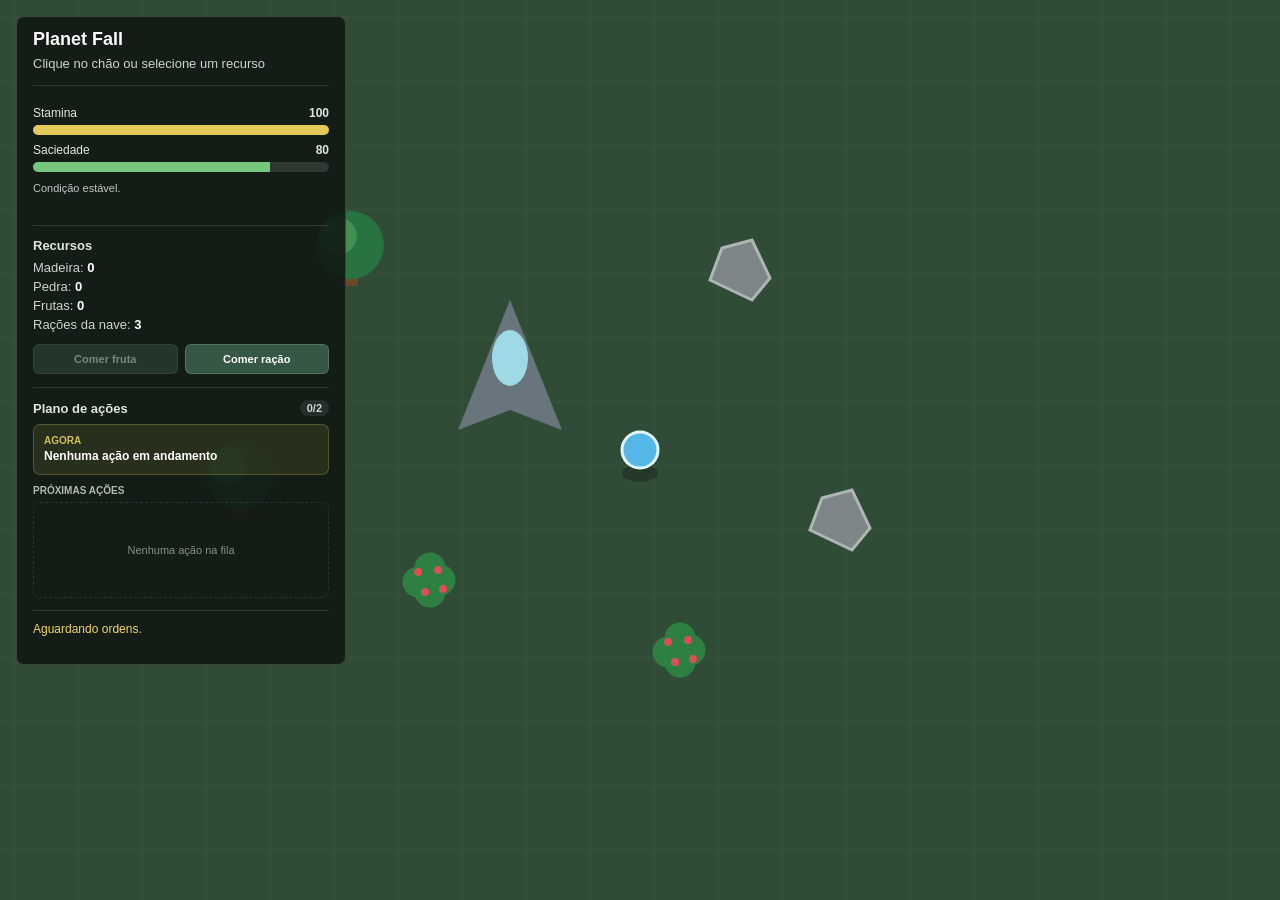
==== game.html @ 90e40904 "feat: cria prototipo inicial do Planet Fall" ====
<!DOCTYPE html>
<html lang="pt-BR">
<head>
    <meta charset="UTF-8">

    <meta
        name="viewport"
        content="width=device-width, initial-scale=1.0"
    >

    <title>Planet Fall</title>

    <link rel="stylesheet" href="./css/style.css">
</head>

<body>
    <canvas id="game-canvas"></canvas>

    <div class="game-hud">
        <div class="game-title">
            Planet Fall
        </div>

        <div class="game-instructions">
            Clique no chão ou selecione um recurso
        </div>

        <div class="survival-status">
            <div class="status-header">
                <span>Stamina</span>
                <strong id="stamina-value">
                    100
                </strong>
            </div>

            <div class="status-bar">
                <div
                    id="stamina-fill"
                    class="status-fill stamina-fill"
                ></div>
            </div>

            <div class="status-header">
                <span>Saciedade</span>
                <strong id="satiety-value">
                    80
                </strong>
            </div>

            <div class="status-bar">
                <div
                    id="satiety-fill"
                    class="status-fill satiety-fill"
                ></div>
            </div>

            <div
                id="condition-message"
                class="condition-message"
            >
                Condição estável.
            </div>
        </div>

        <div class="inventory">
            <div class="inventory-title">
                Recursos
            </div>

            <div class="inventory-item">
                Madeira:
                <strong id="wood-amount">
                    0
                </strong>
            </div>

            <div class="inventory-item">
                Pedra:
                <strong id="stone-amount">
                    0
                </strong>
            </div>

            <div class="inventory-item">
                Frutas:
                <strong id="berries-amount">
                    0
                </strong>
            </div>

            <div class="inventory-item">
                Rações da nave:
                <strong id="rations-amount">
                    3
                </strong>
            </div>
        </div>

        <div class="food-actions">
            <button
                id="eat-berry-button"
                class="hud-button"
                type="button"
            >
                Comer fruta
            </button>

            <button
                id="eat-ration-button"
                class="hud-button"
                type="button"
            >
                Comer ração
            </button>
        </div>

        <div class="task-planner">
            <div class="task-planner-header">
                <span>Plano de ações</span>

                <strong id="queue-count">
                    0/2
                </strong>
            </div>

            <div class="current-task-card">
                <span class="task-card-label">
                    Agora
                </span>

                <strong id="current-task-label">
                    Nenhuma ação em andamento
                </strong>
            </div>

            <div class="queued-tasks-title">
                Próximas ações
            </div>

            <div
                id="task-queue-list"
                class="task-queue-list"
            >
                <div class="empty-task-queue">
                    Nenhuma ação na fila
                </div>
            </div>
        </div>

        <div
            id="task-status"
            class="task-status"
        >
            Aguardando ordens.
        </div>
    </div>

    <div
        id="resource-panel"
        class="resource-panel hidden"
    >
        <div
            id="resource-name"
            class="resource-name"
        >
            Recurso
        </div>

        <div
            id="resource-description"
            class="resource-description"
        >
            Informações do recurso
        </div>

        <button
            id="resource-action-button"
            type="button"
        >
            Coletar
        </button>
    </div>

    <script
        type="module"
        src="./src/main.js"
    ></script>
</body>
</html>
---- css/style.css ----
* {
    box-sizing: border-box;
}

html,
body {
    width: 100%;
    height: 100%;
    margin: 0;
    overflow: hidden;

    font-family: Arial, Helvetica, sans-serif;
    background-color: #101713;
}

body {
    position: relative;
}

#game-canvas {
    display: block;
    width: 100%;
    height: 100%;

    cursor: crosshair;
}

.game-hud {
    position: absolute;
    top: 16px;
    left: 16px;

    width: 330px;
    max-width: calc(100vw - 32px);
    padding: 12px 16px;

    color: #ffffff;
    background-color: rgba(15, 23, 19, 0.88);

    border: 1px solid rgba(255, 255, 255, 0.16);
    border-radius: 8px;

    pointer-events: auto;
    user-select: none;
}

.game-title {
    margin-bottom: 6px;

    font-size: 18px;
    font-weight: bold;
}

.game-instructions {
    color: #cbd5ce;
    font-size: 13px;
}

.inventory {
    margin-top: 14px;
    padding-top: 12px;

    border-top: 1px solid
        rgba(255, 255, 255, 0.12);
}

.inventory-title {
    margin-bottom: 7px;

    font-size: 13px;
    font-weight: bold;
    color: #dce8df;
}

.inventory-item {
    margin-top: 4px;
    font-size: 13px;
    color: #cbd5ce;
}

.inventory-item strong {
    color: #ffffff;
}

.task-status {
    min-height: 42px;
    margin-top: 12px;
    padding-top: 10px;

    color: #f1d56b;
    font-size: 12px;
    line-height: 1.35;

    border-top: 1px solid
        rgba(255, 255, 255, 0.12);
}

.resource-panel {
    position: absolute;
    right: 20px;
    bottom: 20px;

    width: 280px;
    padding: 18px;

    color: #ffffff;
    background-color: rgba(15, 23, 19, 0.95);

    border: 1px solid
        rgba(255, 255, 255, 0.18);

    border-radius: 10px;

    box-shadow:
        0 10px 30px
        rgba(0, 0, 0, 0.35);
}

.resource-panel.hidden {
    display: none;
}

.resource-name {
    margin-bottom: 7px;

    font-size: 18px;
    font-weight: bold;
}

.resource-description {
    margin-bottom: 15px;

    color: #cbd5ce;
    font-size: 13px;
    line-height: 1.4;
}

#resource-action-button {
    width: 100%;
    padding: 11px 14px;

    color: #102318;
    background-color: #8ed49f;

    border: none;
    border-radius: 7px;

    font-size: 14px;
    font-weight: bold;

    cursor: pointer;
}

#resource-action-button:hover {
    filter: brightness(1.08);
}

#resource-action-button:disabled {
    cursor: not-allowed;
    opacity: 0.55;
}

.survival-status {
    margin-top: 14px;
    padding-top: 12px;

    border-top: 1px solid
        rgba(255, 255, 255, 0.12);
}

.status-header {
    display: flex;
    justify-content: space-between;

    margin-top: 8px;
    margin-bottom: 5px;

    color: #dce8df;
    font-size: 12px;
}

.status-bar {
    width: 100%;
    height: 10px;

    overflow: hidden;

    background-color:
        rgba(255, 255, 255, 0.12);

    border-radius: 999px;
}

.status-fill {
    width: 100%;
    height: 100%;

    transition:
        width 0.15s ease,
        background-color 0.15s ease;
}

.stamina-fill {
    background-color: #e3c959;
}

.satiety-fill {
    background-color: #76c77d;
}

.status-fill.warning {
    background-color: #d99445;
}

.status-fill.critical {
    background-color: #d65353;
}

.condition-message {
    min-height: 30px;
    margin-top: 9px;

    color: #bfc9c2;
    font-size: 11px;
    line-height: 1.35;
}

.food-actions {
    display: grid;
    grid-template-columns: 1fr 1fr;
    gap: 7px;

    margin-top: 12px;
}

.hud-button {
    padding: 8px 10px;

    color: #ffffff;
    background-color: #365743;

    border: 1px solid
        rgba(255, 255, 255, 0.15);

    border-radius: 6px;

    font-size: 11px;
    font-weight: bold;

    cursor: pointer;
}

.hud-button:hover:not(:disabled) {
    background-color: #467056;
}

.hud-button:disabled {
    cursor: not-allowed;
    opacity: 0.45;
}

.task-planner {
    margin-top: 13px;
    padding-top: 12px;

    border-top: 1px solid
        rgba(255, 255, 255, 0.12);
}

.task-planner-header {
    display: flex;
    align-items: center;
    justify-content: space-between;

    margin-bottom: 8px;

    color: #dce8df;
    font-size: 13px;
    font-weight: bold;
}

#queue-count {
    padding: 2px 7px;

    color: #cbd5ce;
    background-color:
        rgba(255, 255, 255, 0.08);

    border-radius: 999px;

    font-size: 11px;
}

.current-task-card {
    display: flex;
    flex-direction: column;
    justify-content: center;

    min-height: 51px;
    padding: 9px 10px;

    background-color:
        rgba(227, 201, 89, 0.1);

    border: 1px solid
        rgba(227, 201, 89, 0.25);

    border-radius: 7px;
}

.task-card-label {
    margin-bottom: 3px;

    color: #d5bd56;
    font-size: 10px;
    font-weight: bold;
    text-transform: uppercase;
}

#current-task-label {
    color: #ffffff;
    font-size: 12px;
    line-height: 1.3;
}

.queued-tasks-title {
    margin-top: 10px;
    margin-bottom: 6px;

    color: #aebbb2;
    font-size: 10px;
    font-weight: bold;
    text-transform: uppercase;
}

.task-queue-list {
    display: flex;
    flex-direction: column;
    gap: 6px;

    min-height: 96px;
}

.queued-task-item {
    display: flex;
    align-items: center;
    gap: 8px;

    min-height: 45px;
    padding: 6px 7px;

    background-color:
        rgba(255, 255, 255, 0.055);

    border: 1px solid
        rgba(255, 255, 255, 0.1);

    border-radius: 7px;
}

.queued-task-position {
    display: flex;
    align-items: center;
    justify-content: center;

    flex-shrink: 0;

    width: 22px;
    height: 22px;

    color: #cbd5ce;
    background-color:
        rgba(255, 255, 255, 0.09);

    border-radius: 50%;

    font-size: 10px;
    font-weight: bold;
}

.queued-task-content {
    display: flex;
    flex: 1;
    flex-direction: column;

    min-width: 0;
}

.queued-task-content strong {
    overflow: hidden;

    color: #ffffff;
    font-size: 11px;
    line-height: 1.25;

    text-overflow: ellipsis;
    white-space: nowrap;
}

.queued-task-content small {
    margin-top: 2px;

    color: #99a79e;
    font-size: 10px;
}

.remove-queued-task {
    display: flex;
    align-items: center;
    justify-content: center;

    flex-shrink: 0;

    width: 26px;
    height: 26px;
    padding: 0;

    color: #f1bbbb;
    background-color:
        rgba(203, 82, 82, 0.12);

    border: 1px solid
        rgba(203, 82, 82, 0.25);

    border-radius: 5px;

    font-size: 14px;
    font-weight: bold;

    cursor: pointer;
}

.remove-queued-task:hover {
    color: #ffffff;
    background-color:
        rgba(203, 82, 82, 0.32);
}

.empty-task-queue {
    display: flex;
    align-items: center;
    justify-content: center;

    min-height: 96px;

    color: #849188;
    font-size: 11px;

    border: 1px dashed
        rgba(255, 255, 255, 0.1);

    border-radius: 7px;
}
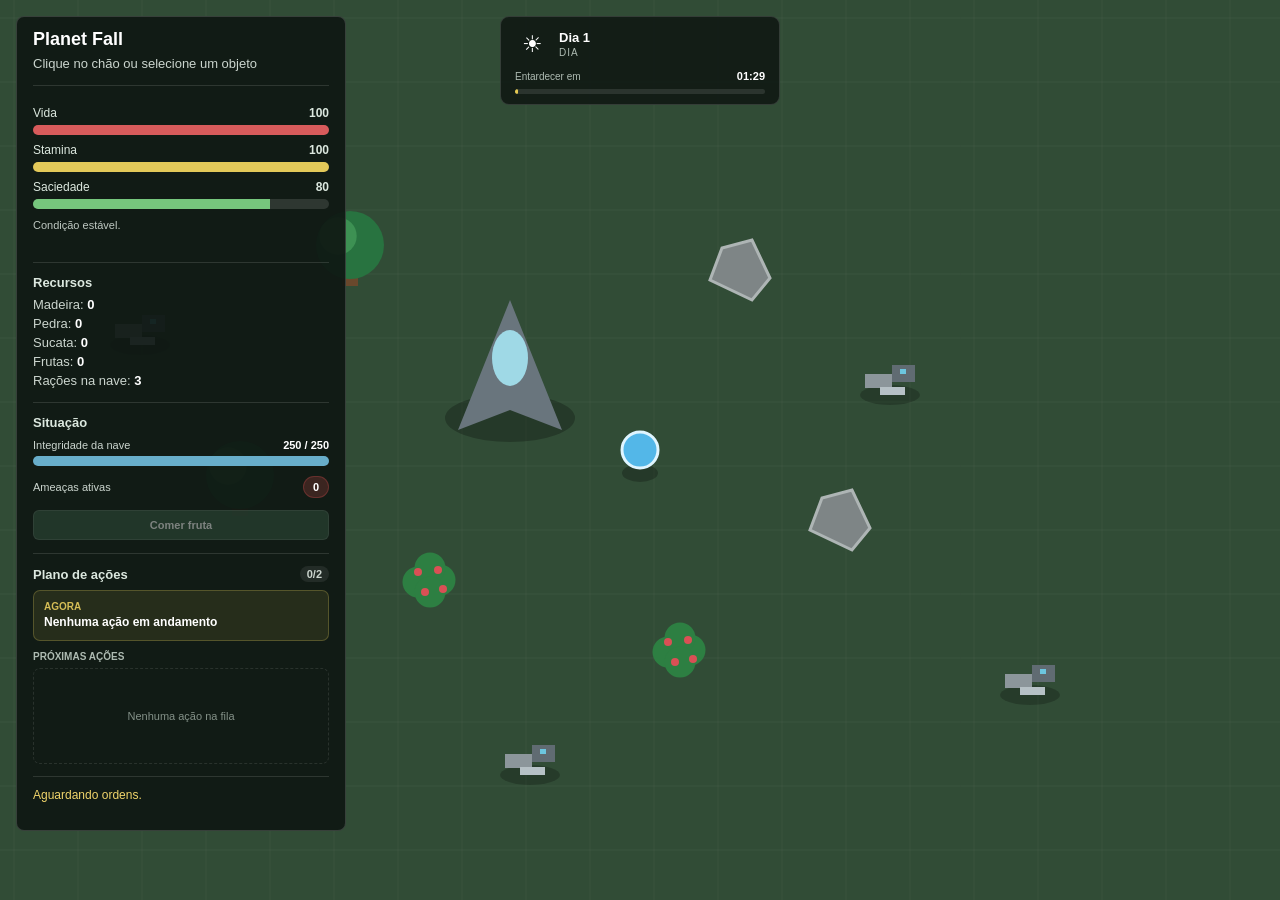
==== commit 87595efd: "Ajustes de jogabilidade" ====
--- a/game.html
+++ b/game.html
@@ -1,3 +1,5 @@
+<!-- game.html -->
+
 <!DOCTYPE html>
 <html lang="pt-BR">
 <head>
@@ -16,21 +18,77 @@
 <body>
     <canvas id="game-canvas"></canvas>
 
+    <div class="cycle-hud">
+    <div class="cycle-main">
+        <span
+            id="cycle-icon"
+            class="cycle-icon"
+        >
+            ☀
+        </span>
+
+        <div>
+            <div
+                id="day-number"
+                class="cycle-day"
+            >
+                Dia 1
+            </div>
+
+            <div
+                id="phase-name"
+                class="cycle-phase"
+            >
+                Dia
+            </div>
+        </div>
+    </div>
+
+    <div class="cycle-timer">
+        <span id="cycle-countdown-label">
+            Entardecer em
+        </span>
+
+        <strong id="cycle-countdown">
+            01:30
+        </strong>
+    </div>
+
+    <div class="cycle-progress">
+        <div
+            id="cycle-progress-fill"
+            class="cycle-progress-fill"
+        ></div>
+    </div>
+</div>
+
     <div class="game-hud">
         <div class="game-title">
             Planet Fall
         </div>
 
         <div class="game-instructions">
-            Clique no chão ou selecione um recurso
+            Clique no chão ou selecione um objeto
         </div>
 
         <div class="survival-status">
             <div class="status-header">
+    <span>Vida</span>
+
+    <strong id="health-value">
+        100
+    </strong>
+</div>
+
+<div class="status-bar">
+    <div
+        id="health-fill"
+        class="status-fill health-fill"
+    ></div>
+</div>
+            <div class="status-header">
                 <span>Stamina</span>
-                <strong id="stamina-value">
-                    100
-                </strong>
+                <strong id="stamina-value">100</strong>
             </div>
 
             <div class="status-bar">
@@ -42,9 +100,7 @@
 
             <div class="status-header">
                 <span>Saciedade</span>
-                <strong id="satiety-value">
-                    80
-                </strong>
+                <strong id="satiety-value">80</strong>
             </div>
 
             <div class="status-bar">
@@ -69,32 +125,62 @@
 
             <div class="inventory-item">
                 Madeira:
-                <strong id="wood-amount">
-                    0
-                </strong>
+                <strong id="wood-amount">0</strong>
             </div>
 
             <div class="inventory-item">
                 Pedra:
-                <strong id="stone-amount">
-                    0
-                </strong>
+                <strong id="stone-amount">0</strong>
+            </div>
+
+            <div class="inventory-item">
+                Sucata:
+                <strong id="scrap-amount">0</strong>
             </div>
 
             <div class="inventory-item">
                 Frutas:
-                <strong id="berries-amount">
-                    0
-                </strong>
+                <strong id="berries-amount">0</strong>
             </div>
 
             <div class="inventory-item">
-                Rações da nave:
-                <strong id="rations-amount">
-                    3
-                </strong>
-            </div>
-        </div>
+                Rações na nave:
+                <strong id="rations-amount">3</strong>
+            </div>
+        </div>
+
+        <div class="combat-status">
+    <div class="combat-status-title">
+        Situação
+    </div>
+
+    <div class="combat-status-row">
+        <span>Integridade da nave</span>
+
+        <strong
+            id="ship-integrity-value"
+        >
+            250 / 250
+        </strong>
+    </div>
+
+    <div class="status-bar">
+        <div
+            id="ship-integrity-fill"
+            class="status-fill integrity-fill"
+        ></div>
+    </div>
+
+    <div class="combat-status-row threat-row">
+        <span>Ameaças ativas</span>
+
+        <strong
+            id="threat-count"
+        >
+            0
+        </strong>
+    </div>
+</div>
 
         <div class="food-actions">
             <button
@@ -104,14 +190,6 @@
             >
                 Comer fruta
             </button>
-
-            <button
-                id="eat-ration-button"
-                class="hud-button"
-                type="button"
-            >
-                Comer ração
-            </button>
         </div>
 
         <div class="task-planner">
@@ -157,29 +235,218 @@
 
     <div
         id="resource-panel"
-        class="resource-panel hidden"
+        class="interaction-panel hidden"
     >
         <div
             id="resource-name"
-            class="resource-name"
+            class="interaction-name"
         >
             Recurso
         </div>
 
         <div
             id="resource-description"
-            class="resource-description"
+            class="interaction-description"
         >
             Informações do recurso
         </div>
 
         <button
             id="resource-action-button"
+            class="interaction-button"
             type="button"
         >
             Coletar
         </button>
     </div>
+
+    <div
+    id="spaceship-panel"
+    class="interaction-panel spaceship-panel hidden"
+>
+    <div class="interaction-name">
+        Nave danificada
+    </div>
+
+    <div class="interaction-description">
+        Sua nave é o ponto central da sobrevivência.
+        Restaure seus sistemas para conseguir escapar
+        deste planeta.
+    </div>
+
+    <div class="ship-info">
+        <span>Rações disponíveis</span>
+
+        <strong id="ship-rations-amount">
+            3
+        </strong>
+    </div>
+
+    <div class="ship-actions">
+        <button
+            id="rest-button"
+            class="interaction-button"
+            type="button"
+        >
+            Descansar
+        </button>
+
+        <button
+            id="ship-eat-ration-button"
+            class="interaction-button secondary"
+            type="button"
+        >
+            Comer ração
+        </button>
+    </div>
+
+    <div class="ship-modules">
+        <div class="ship-modules-header">
+            Sistemas da nave
+        </div>
+
+        <div
+            id="generator-module"
+            class="ship-module"
+        >
+            <div class="ship-module-header">
+                <strong>
+                    Gerador
+                </strong>
+
+                <span
+                    id="generator-status"
+                    class="module-status damaged"
+                >
+                    Danificado
+                </span>
+            </div>
+
+            <p>
+                Restaura a alimentação elétrica
+                básica da nave.
+            </p>
+
+            <div class="module-requirements">
+                <span>
+                    Sucata:
+                    <strong
+                        id="generator-scrap-requirement"
+                    >
+                        0/6
+                    </strong>
+                </span>
+
+                <span>
+                    Stamina:
+                    <strong>15</strong>
+                </span>
+            </div>
+
+            <button
+                id="repair-generator-button"
+                class="module-action-button"
+                type="button"
+            >
+                Reparar Gerador
+            </button>
+        </div>
+
+        <div
+            id="radar-module"
+            class="ship-module locked"
+        >
+            <div class="ship-module-header">
+                <strong>
+                    Radar
+                </strong>
+
+                <span
+                    id="radar-status"
+                    class="module-status locked"
+                >
+                    Bloqueado
+                </span>
+            </div>
+
+            <p>
+                Detecta ameaças e pontos
+                de interesse no planeta.
+            </p>
+
+            <div
+                id="radar-message"
+                class="module-lock-message"
+            >
+                Repare o Gerador para desbloquear.
+            </div>
+        </div>
+
+        <div
+            id="engine-module"
+            class="ship-module locked"
+        >
+            <div class="ship-module-header">
+                <strong>
+                    Motor
+                </strong>
+
+                <span
+                    id="engine-status"
+                    class="module-status locked"
+                >
+                    Bloqueado
+                </span>
+            </div>
+
+            <p>
+                Sistema principal necessário
+                para deixar o planeta.
+            </p>
+
+            <div class="module-lock-message">
+                Ainda não disponível.
+            </div>
+        </div>
+    </div>
+</div>
+
+<div
+    id="game-over-overlay"
+    class="game-over-overlay hidden"
+>
+    <div class="game-over-card">
+        <div class="game-over-kicker">
+            FIM DA RUN
+        </div>
+
+        <h1 id="game-over-title">
+            Você morreu
+        </h1>
+
+        <p id="game-over-message">
+            A expedição terminou.
+        </p>
+
+        <div class="game-over-actions">
+            <button
+                id="restart-game-button"
+                type="button"
+                class="game-over-button primary"
+            >
+                Tentar novamente
+            </button>
+
+            <button
+                id="return-menu-button"
+                type="button"
+                class="game-over-button"
+            >
+                Voltar ao menu
+            </button>
+        </div>
+    </div>
+</div>
 
     <script
         type="module"
--- a/css/style.css
+++ b/css/style.css
@@ -1,3 +1,5 @@
+/* css/style.css */
+
 * {
     box-sizing: border-box;
 }
@@ -7,18 +9,22 @@
     width: 100%;
     height: 100%;
     margin: 0;
+
+    font-family: Arial, Helvetica, sans-serif;
+
+    background-color: #101713;
+    color: #ffffff;
+
     overflow: hidden;
-
-    font-family: Arial, Helvetica, sans-serif;
-    background-color: #101713;
-}
-
-body {
-    position: relative;
+}
+
+button {
+    font: inherit;
 }
 
 #game-canvas {
     display: block;
+
     width: 100%;
     height: 100%;
 
@@ -32,10 +38,14 @@
 
     width: 330px;
     max-width: calc(100vw - 32px);
+    max-height: calc(100vh - 32px);
+
     padding: 12px 16px;
 
-    color: #ffffff;
-    background-color: rgba(15, 23, 19, 0.88);
+    overflow-y: auto;
+
+    color: #ffffff;
+    background-color: rgba(15, 23, 19, 0.92);
 
     border: 1px solid rgba(255, 255, 255, 0.16);
     border-radius: 8px;
@@ -53,62 +63,359 @@
 
 .game-instructions {
     color: #cbd5ce;
+
     font-size: 13px;
+}
+
+.survival-status {
+    margin-top: 14px;
+    padding-top: 12px;
+
+    border-top: 1px solid rgba(255, 255, 255, 0.12);
+}
+
+.status-header {
+    display: flex;
+    justify-content: space-between;
+
+    margin-top: 8px;
+    margin-bottom: 5px;
+
+    color: #dce8df;
+
+    font-size: 12px;
+}
+
+.status-bar {
+    width: 100%;
+    height: 10px;
+
+    overflow: hidden;
+
+    background-color: rgba(255, 255, 255, 0.12);
+
+    border-radius: 999px;
+}
+
+.status-fill {
+    width: 100%;
+    height: 100%;
+
+    transition:
+        width 0.15s ease,
+        background-color 0.15s ease;
+}
+
+.stamina-fill {
+    background-color: #e3c959;
+}
+
+.satiety-fill {
+    background-color: #76c77d;
+}
+
+.status-fill.warning {
+    background-color: #d99445;
+}
+
+.status-fill.critical {
+    background-color: #d65353;
+}
+
+.condition-message {
+    min-height: 30px;
+
+    margin-top: 9px;
+
+    color: #bfc9c2;
+
+    font-size: 11px;
+    line-height: 1.35;
 }
 
 .inventory {
     margin-top: 14px;
     padding-top: 12px;
 
-    border-top: 1px solid
-        rgba(255, 255, 255, 0.12);
+    border-top: 1px solid rgba(255, 255, 255, 0.12);
 }
 
 .inventory-title {
     margin-bottom: 7px;
 
+    color: #dce8df;
+
     font-size: 13px;
     font-weight: bold;
-    color: #dce8df;
 }
 
 .inventory-item {
     margin-top: 4px;
+
+    color: #cbd5ce;
+
     font-size: 13px;
+}
+
+.inventory-item strong {
+    color: #ffffff;
+}
+
+.food-actions {
+    display: grid;
+    grid-template-columns: 1fr;
+
+    gap: 7px;
+
+    margin-top: 12px;
+}
+
+.hud-button {
+    width: 100%;
+
+    padding: 8px 10px;
+
+    color: #ffffff;
+    background-color: #365743;
+
+    border: 1px solid rgba(255, 255, 255, 0.15);
+    border-radius: 6px;
+
+    font-size: 11px;
+    font-weight: bold;
+
+    cursor: pointer;
+}
+
+.hud-button:hover:not(:disabled) {
+    background-color: #467056;
+}
+
+.hud-button:disabled {
+    cursor: not-allowed;
+
+    opacity: 0.45;
+}
+
+.task-planner {
+    margin-top: 13px;
+    padding-top: 12px;
+
+    border-top: 1px solid rgba(255, 255, 255, 0.12);
+}
+
+.task-planner-header {
+    display: flex;
+    align-items: center;
+    justify-content: space-between;
+
+    margin-bottom: 8px;
+
+    color: #dce8df;
+
+    font-size: 13px;
+    font-weight: bold;
+}
+
+#queue-count {
+    padding: 2px 7px;
+
     color: #cbd5ce;
-}
-
-.inventory-item strong {
-    color: #ffffff;
+    background-color: rgba(255, 255, 255, 0.08);
+
+    border-radius: 999px;
+
+    font-size: 11px;
+}
+
+.current-task-card {
+    display: flex;
+    flex-direction: column;
+    justify-content: center;
+
+    min-height: 51px;
+
+    padding: 9px 10px;
+
+    background-color: rgba(227, 201, 89, 0.1);
+
+    border: 1px solid rgba(227, 201, 89, 0.25);
+    border-radius: 7px;
+}
+
+.task-card-label {
+    margin-bottom: 3px;
+
+    color: #d5bd56;
+
+    font-size: 10px;
+    font-weight: bold;
+
+    text-transform: uppercase;
+}
+
+#current-task-label {
+    color: #ffffff;
+
+    font-size: 12px;
+    line-height: 1.3;
+}
+
+.queued-tasks-title {
+    margin-top: 10px;
+    margin-bottom: 6px;
+
+    color: #aebbb2;
+
+    font-size: 10px;
+    font-weight: bold;
+
+    text-transform: uppercase;
+}
+
+.task-queue-list {
+    display: flex;
+    flex-direction: column;
+
+    gap: 6px;
+
+    min-height: 96px;
+}
+
+.queued-task-item {
+    display: flex;
+    align-items: center;
+
+    gap: 8px;
+
+    min-height: 45px;
+
+    padding: 6px 7px;
+
+    background-color: rgba(255, 255, 255, 0.055);
+
+    border: 1px solid rgba(255, 255, 255, 0.1);
+    border-radius: 7px;
+}
+
+.queued-task-position {
+    display: flex;
+    align-items: center;
+    justify-content: center;
+
+    flex-shrink: 0;
+
+    width: 22px;
+    height: 22px;
+
+    color: #cbd5ce;
+    background-color: rgba(255, 255, 255, 0.09);
+
+    border-radius: 50%;
+
+    font-size: 10px;
+    font-weight: bold;
+}
+
+.queued-task-content {
+    display: flex;
+    flex: 1;
+    flex-direction: column;
+
+    min-width: 0;
+}
+
+.queued-task-content strong {
+    overflow: hidden;
+
+    color: #ffffff;
+
+    font-size: 11px;
+    line-height: 1.25;
+
+    text-overflow: ellipsis;
+    white-space: nowrap;
+}
+
+.queued-task-content small {
+    margin-top: 2px;
+
+    color: #99a79e;
+
+    font-size: 10px;
+}
+
+.remove-queued-task {
+    display: flex;
+    align-items: center;
+    justify-content: center;
+
+    flex-shrink: 0;
+
+    width: 26px;
+    height: 26px;
+
+    padding: 0;
+
+    color: #f1bbbb;
+    background-color: rgba(203, 82, 82, 0.12);
+
+    border: 1px solid rgba(203, 82, 82, 0.25);
+    border-radius: 5px;
+
+    font-size: 14px;
+    font-weight: bold;
+
+    cursor: pointer;
+}
+
+.remove-queued-task:hover {
+    color: #ffffff;
+    background-color: rgba(203, 82, 82, 0.32);
+}
+
+.empty-task-queue {
+    display: flex;
+    align-items: center;
+    justify-content: center;
+
+    min-height: 96px;
+
+    color: #849188;
+
+    font-size: 11px;
+
+    border: 1px dashed rgba(255, 255, 255, 0.1);
+    border-radius: 7px;
 }
 
 .task-status {
     min-height: 42px;
+
     margin-top: 12px;
     padding-top: 10px;
 
     color: #f1d56b;
+
     font-size: 12px;
     line-height: 1.35;
 
-    border-top: 1px solid
-        rgba(255, 255, 255, 0.12);
-}
-
-.resource-panel {
+    border-top: 1px solid rgba(255, 255, 255, 0.12);
+}
+
+.interaction-panel {
     position: absolute;
     right: 20px;
     bottom: 20px;
 
-    width: 280px;
+    width: 300px;
+
     padding: 18px;
 
     color: #ffffff;
-    background-color: rgba(15, 23, 19, 0.95);
-
-    border: 1px solid
-        rgba(255, 255, 255, 0.18);
-
+    background-color: rgba(15, 23, 19, 0.96);
+
+    border: 1px solid rgba(255, 255, 255, 0.18);
     border-radius: 10px;
 
     box-shadow:
@@ -116,27 +423,30 @@
         rgba(0, 0, 0, 0.35);
 }
 
-.resource-panel.hidden {
+.interaction-panel.hidden {
     display: none;
 }
 
-.resource-name {
+.interaction-name {
     margin-bottom: 7px;
 
     font-size: 18px;
     font-weight: bold;
 }
 
-.resource-description {
+.interaction-description {
     margin-bottom: 15px;
 
     color: #cbd5ce;
+
     font-size: 13px;
     line-height: 1.4;
 }
 
-#resource-action-button {
+.interaction-button {
     width: 100%;
+
+    margin-top: 8px;
     padding: 11px 14px;
 
     color: #102318;
@@ -151,303 +461,519 @@
     cursor: pointer;
 }
 
-#resource-action-button:hover {
+.interaction-button.secondary {
+    color: #ffffff;
+    background-color: #365743;
+
+    border: 1px solid rgba(255, 255, 255, 0.15);
+}
+
+.interaction-button:hover:not(:disabled) {
     filter: brightness(1.08);
 }
 
-#resource-action-button:disabled {
+.interaction-button:disabled {
     cursor: not-allowed;
-    opacity: 0.55;
-}
-
-.survival-status {
+
+    opacity: 0.45;
+}
+
+.ship-info {
+    display: flex;
+    align-items: center;
+    justify-content: space-between;
+
+    margin-bottom: 10px;
+
+    padding: 9px 10px;
+
+    color: #cbd5ce;
+    background-color: rgba(255, 255, 255, 0.06);
+
+    border-radius: 6px;
+
+    font-size: 12px;
+}
+
+.ship-info strong {
+    color: #ffffff;
+}
+
+.spaceship-panel {
+    width: 330px;
+    max-height: calc(100vh - 40px);
+
+    overflow-y: auto;
+}
+
+.ship-actions {
+    margin-bottom: 16px;
+}
+
+.ship-modules {
+    margin-top: 18px;
+    padding-top: 16px;
+
+    border-top: 1px solid
+        rgba(255, 255, 255, 0.12);
+}
+
+.ship-modules-header {
+    margin-bottom: 10px;
+
+    color: #dce8df;
+
+    font-size: 12px;
+    font-weight: bold;
+
+    letter-spacing: 1px;
+
+    text-transform: uppercase;
+}
+
+.ship-module {
+    margin-top: 9px;
+    padding: 11px;
+
+    background-color:
+        rgba(255, 255, 255, 0.055);
+
+    border: 1px solid
+        rgba(255, 255, 255, 0.1);
+
+    border-radius: 8px;
+}
+
+.ship-module.locked {
+    opacity: 0.58;
+}
+
+.ship-module-header {
+    display: flex;
+    align-items: center;
+    justify-content: space-between;
+
+    gap: 10px;
+}
+
+.ship-module-header strong {
+    color: #ffffff;
+
+    font-size: 13px;
+}
+
+.ship-module p {
+    margin: 7px 0 9px 0;
+
+    color: #aebbb2;
+
+    font-size: 11px;
+    line-height: 1.4;
+}
+
+.module-status {
+    padding: 3px 7px;
+
+    border-radius: 999px;
+
+    font-size: 9px;
+    font-weight: bold;
+
+    text-transform: uppercase;
+}
+
+.module-status.damaged {
+    color: #ffd19b;
+
+    background-color:
+        rgba(217, 148, 69, 0.18);
+}
+
+.module-status.repairing {
+    color: #f4df85;
+
+    background-color:
+        rgba(227, 201, 89, 0.18);
+}
+
+.module-status.repaired {
+    color: #a7e9b7;
+
+    background-color:
+        rgba(91, 190, 117, 0.18);
+}
+
+.module-status.available {
+    color: #9fdaec;
+
+    background-color:
+        rgba(83, 183, 232, 0.16);
+}
+
+.module-status.locked {
+    color: #a9b0ac;
+
+    background-color:
+        rgba(255, 255, 255, 0.08);
+}
+
+.module-requirements {
+    display: flex;
+    justify-content: space-between;
+
+    gap: 8px;
+
+    margin-top: 8px;
+
+    color: #aebbb2;
+
+    font-size: 10px;
+}
+
+.module-requirements strong {
+    color: #ffffff;
+}
+
+.module-action-button {
+    width: 100%;
+
+    margin-top: 10px;
+    padding: 9px 10px;
+
+    color: #102318;
+    background-color: #8ed49f;
+
+    border: 0;
+    border-radius: 6px;
+
+    font-size: 11px;
+    font-weight: bold;
+
+    cursor: pointer;
+}
+
+.module-action-button:hover:not(:disabled) {
+    filter: brightness(1.08);
+}
+
+.module-action-button:disabled {
+    cursor: not-allowed;
+
+    opacity: 0.45;
+}
+
+.module-lock-message {
+    padding: 6px 8px;
+
+    color: #89958d;
+
+    background-color:
+        rgba(0, 0, 0, 0.12);
+
+    border-radius: 5px;
+
+    font-size: 10px;
+}
+
+.cycle-hud {
+    position: absolute;
+    top: 16px;
+    left: 50%;
+    z-index: 5;
+
+    width: 280px;
+
+    padding: 10px 14px;
+
+    color: #ffffff;
+    background-color:
+        rgba(15, 23, 19, 0.88);
+
+    border:
+        1px solid
+        rgba(255, 255, 255, 0.14);
+
+    border-radius: 9px;
+
+    transform:
+        translateX(-50%);
+
+    user-select: none;
+    pointer-events: none;
+}
+
+.cycle-main {
+    display: flex;
+    align-items: center;
+
+    gap: 10px;
+}
+
+.cycle-icon {
+    display: flex;
+    align-items: center;
+    justify-content: center;
+
+    width: 34px;
+    height: 34px;
+
+    font-size: 23px;
+}
+
+.cycle-day {
+    color: #ffffff;
+
+    font-size: 13px;
+    font-weight: bold;
+}
+
+.cycle-phase {
+    margin-top: 2px;
+
+    color: #aebbb2;
+
+    font-size: 10px;
+    text-transform: uppercase;
+    letter-spacing: 1px;
+}
+
+.cycle-timer {
+    display: flex;
+    align-items: center;
+    justify-content: space-between;
+
+    margin-top: 9px;
+
+    color: #aebbb2;
+
+    font-size: 10px;
+}
+
+.cycle-timer strong {
+    color: #ffffff;
+
+    font-size: 11px;
+}
+
+.cycle-progress {
+    width: 100%;
+    height: 5px;
+
+    margin-top: 7px;
+
+    overflow: hidden;
+
+    background-color:
+        rgba(255, 255, 255, 0.1);
+
+    border-radius: 999px;
+}
+
+.cycle-progress-fill {
+    width: 0%;
+    height: 100%;
+
+    background-color: #e5c952;
+
+    border-radius: 999px;
+
+    transition: width 0.1s linear;
+}
+
+body.night-phase
+.cycle-progress-fill {
+    background-color: #7898cc;
+}
+
+body.dusk-phase
+.cycle-progress-fill {
+    background-color: #d69356;
+}
+
+body.dawn-phase
+.cycle-progress-fill {
+    background-color: #c4a87b;
+}
+
+.health-fill {
+    background-color: #d85b5b;
+}
+
+.integrity-fill {
+    background-color: #68aeca;
+}
+
+.combat-status {
     margin-top: 14px;
     padding-top: 12px;
 
-    border-top: 1px solid
+    border-top:
+        1px solid
         rgba(255, 255, 255, 0.12);
 }
 
-.status-header {
-    display: flex;
+.combat-status-title {
+    margin-bottom: 9px;
+
+    color: #dce8df;
+
+    font-size: 13px;
+    font-weight: bold;
+}
+
+.combat-status-row {
+    display: flex;
+    align-items: center;
     justify-content: space-between;
 
-    margin-top: 8px;
     margin-bottom: 5px;
 
-    color: #dce8df;
-    font-size: 12px;
-}
-
-.status-bar {
+    color: #cbd5ce;
+
+    font-size: 11px;
+}
+
+.combat-status-row strong {
+    color: #ffffff;
+}
+
+.threat-row {
+    margin-top: 10px;
+    margin-bottom: 0;
+}
+
+#threat-count {
+    display: flex;
+    align-items: center;
+    justify-content: center;
+
+    min-width: 26px;
+    height: 22px;
+
+    padding: 0 7px;
+
+    color: #ffffff;
+    background-color:
+        rgba(207, 76, 76, 0.22);
+
+    border:
+        1px solid
+        rgba(207, 76, 76, 0.3);
+
+    border-radius: 999px;
+}
+
+.game-over-overlay {
+    position: fixed;
+    inset: 0;
+    z-index: 100;
+
+    display: flex;
+    align-items: center;
+    justify-content: center;
+
+    padding: 24px;
+
+    background:
+        rgba(5, 8, 7, 0.82);
+
+    backdrop-filter:
+        blur(7px);
+}
+
+.game-over-overlay.hidden {
+    display: none;
+}
+
+.game-over-card {
     width: 100%;
-    height: 10px;
-
-    overflow: hidden;
-
-    background-color:
+    max-width: 460px;
+
+    padding: 34px;
+
+    text-align: center;
+
+    color: #ffffff;
+
+    background:
+        rgba(17, 25, 20, 0.98);
+
+    border:
+        1px solid
+        rgba(255, 255, 255, 0.14);
+
+    border-radius: 16px;
+
+    box-shadow:
+        0 24px 80px
+        rgba(0, 0, 0, 0.55);
+}
+
+.game-over-kicker {
+    margin-bottom: 8px;
+
+    color: #d96565;
+
+    font-size: 11px;
+    font-weight: bold;
+
+    letter-spacing: 2px;
+}
+
+.game-over-card h1 {
+    margin:
+        0 0 12px 0;
+
+    font-size: 36px;
+}
+
+.game-over-card p {
+    margin:
+        0 0 26px 0;
+
+    color: #bac5bd;
+
+    font-size: 14px;
+    line-height: 1.5;
+}
+
+.game-over-actions {
+    display: grid;
+
+    gap: 9px;
+}
+
+.game-over-button {
+    width: 100%;
+
+    padding: 12px 14px;
+
+    color: #ffffff;
+
+    background:
+        rgba(255, 255, 255, 0.08);
+
+    border:
+        1px solid
         rgba(255, 255, 255, 0.12);
 
-    border-radius: 999px;
-}
-
-.status-fill {
-    width: 100%;
-    height: 100%;
-
-    transition:
-        width 0.15s ease,
-        background-color 0.15s ease;
-}
-
-.stamina-fill {
-    background-color: #e3c959;
-}
-
-.satiety-fill {
-    background-color: #76c77d;
-}
-
-.status-fill.warning {
-    background-color: #d99445;
-}
-
-.status-fill.critical {
-    background-color: #d65353;
-}
-
-.condition-message {
-    min-height: 30px;
-    margin-top: 9px;
-
-    color: #bfc9c2;
-    font-size: 11px;
-    line-height: 1.35;
-}
-
-.food-actions {
-    display: grid;
-    grid-template-columns: 1fr 1fr;
-    gap: 7px;
-
-    margin-top: 12px;
-}
-
-.hud-button {
-    padding: 8px 10px;
-
-    color: #ffffff;
-    background-color: #365743;
-
-    border: 1px solid
-        rgba(255, 255, 255, 0.15);
-
-    border-radius: 6px;
-
-    font-size: 11px;
+    border-radius: 8px;
+
     font-weight: bold;
 
     cursor: pointer;
 }
 
-.hud-button:hover:not(:disabled) {
-    background-color: #467056;
-}
-
-.hud-button:disabled {
-    cursor: not-allowed;
-    opacity: 0.45;
-}
-
-.task-planner {
-    margin-top: 13px;
-    padding-top: 12px;
-
-    border-top: 1px solid
-        rgba(255, 255, 255, 0.12);
-}
-
-.task-planner-header {
-    display: flex;
-    align-items: center;
-    justify-content: space-between;
-
-    margin-bottom: 8px;
-
-    color: #dce8df;
-    font-size: 13px;
-    font-weight: bold;
-}
-
-#queue-count {
-    padding: 2px 7px;
-
-    color: #cbd5ce;
-    background-color:
-        rgba(255, 255, 255, 0.08);
-
-    border-radius: 999px;
-
-    font-size: 11px;
-}
-
-.current-task-card {
-    display: flex;
-    flex-direction: column;
-    justify-content: center;
-
-    min-height: 51px;
-    padding: 9px 10px;
-
-    background-color:
-        rgba(227, 201, 89, 0.1);
-
-    border: 1px solid
-        rgba(227, 201, 89, 0.25);
-
-    border-radius: 7px;
-}
-
-.task-card-label {
-    margin-bottom: 3px;
-
-    color: #d5bd56;
-    font-size: 10px;
-    font-weight: bold;
-    text-transform: uppercase;
-}
-
-#current-task-label {
-    color: #ffffff;
-    font-size: 12px;
-    line-height: 1.3;
-}
-
-.queued-tasks-title {
-    margin-top: 10px;
-    margin-bottom: 6px;
-
-    color: #aebbb2;
-    font-size: 10px;
-    font-weight: bold;
-    text-transform: uppercase;
-}
-
-.task-queue-list {
-    display: flex;
-    flex-direction: column;
-    gap: 6px;
-
-    min-height: 96px;
-}
-
-.queued-task-item {
-    display: flex;
-    align-items: center;
-    gap: 8px;
-
-    min-height: 45px;
-    padding: 6px 7px;
-
-    background-color:
-        rgba(255, 255, 255, 0.055);
-
-    border: 1px solid
-        rgba(255, 255, 255, 0.1);
-
-    border-radius: 7px;
-}
-
-.queued-task-position {
-    display: flex;
-    align-items: center;
-    justify-content: center;
-
-    flex-shrink: 0;
-
-    width: 22px;
-    height: 22px;
-
-    color: #cbd5ce;
-    background-color:
-        rgba(255, 255, 255, 0.09);
-
-    border-radius: 50%;
-
-    font-size: 10px;
-    font-weight: bold;
-}
-
-.queued-task-content {
-    display: flex;
-    flex: 1;
-    flex-direction: column;
-
-    min-width: 0;
-}
-
-.queued-task-content strong {
-    overflow: hidden;
-
-    color: #ffffff;
-    font-size: 11px;
-    line-height: 1.25;
-
-    text-overflow: ellipsis;
-    white-space: nowrap;
-}
-
-.queued-task-content small {
-    margin-top: 2px;
-
-    color: #99a79e;
-    font-size: 10px;
-}
-
-.remove-queued-task {
-    display: flex;
-    align-items: center;
-    justify-content: center;
-
-    flex-shrink: 0;
-
-    width: 26px;
-    height: 26px;
-    padding: 0;
-
-    color: #f1bbbb;
-    background-color:
-        rgba(203, 82, 82, 0.12);
-
-    border: 1px solid
-        rgba(203, 82, 82, 0.25);
-
-    border-radius: 5px;
-
-    font-size: 14px;
-    font-weight: bold;
-
-    cursor: pointer;
-}
-
-.remove-queued-task:hover {
-    color: #ffffff;
-    background-color:
-        rgba(203, 82, 82, 0.32);
-}
-
-.empty-task-queue {
-    display: flex;
-    align-items: center;
-    justify-content: center;
-
-    min-height: 96px;
-
-    color: #849188;
-    font-size: 11px;
-
-    border: 1px dashed
-        rgba(255, 255, 255, 0.1);
-
-    border-radius: 7px;
+.game-over-button.primary {
+    color: #102318;
+
+    background:
+        #8ed49f;
+
+    border: none;
+}
+
+.game-over-button:hover {
+    filter:
+        brightness(1.08);
 }
